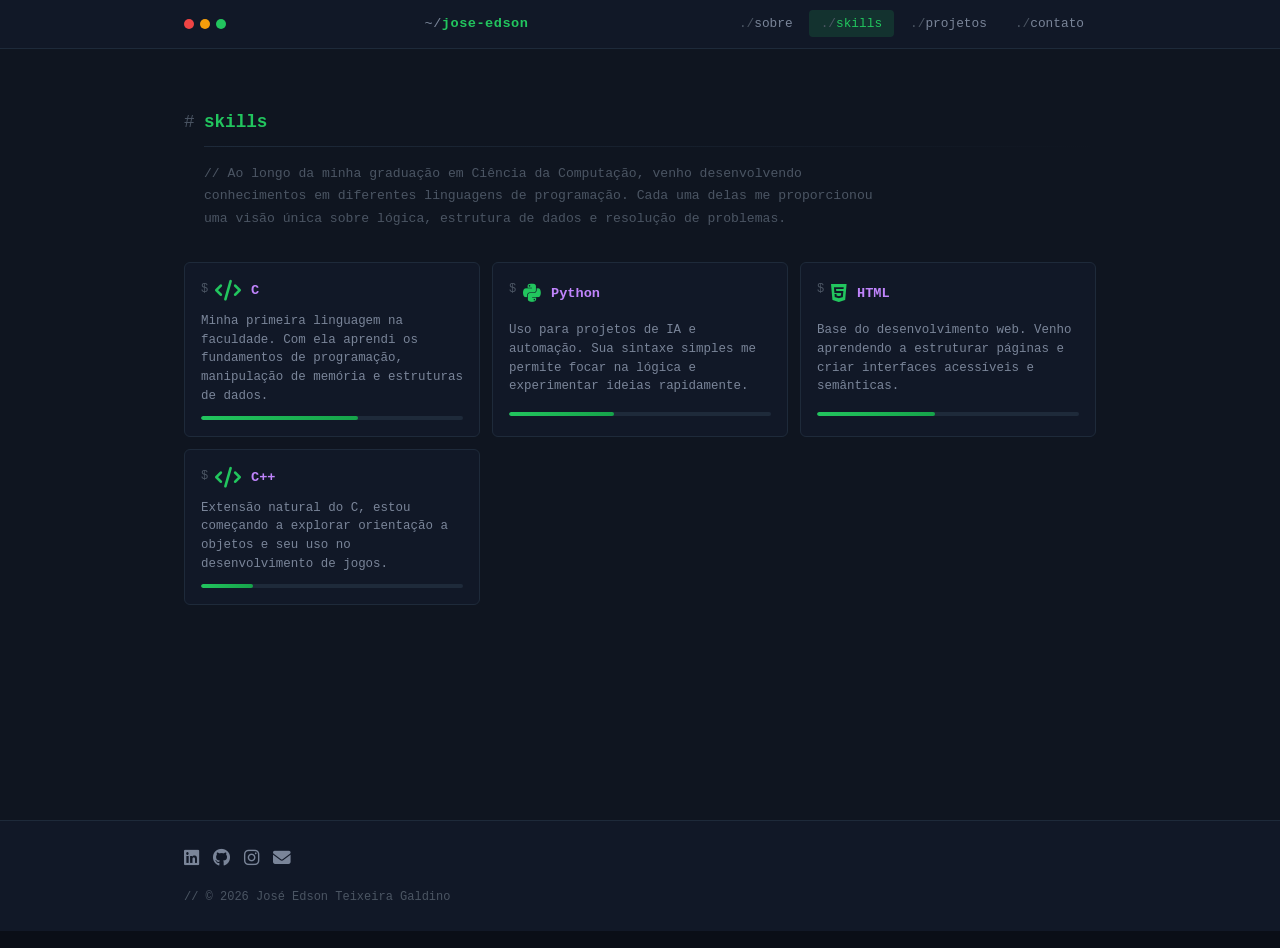
==== habilidades.html @ a2eb1f5d "Commit final do projeto" ====
<!DOCTYPE html>
<html lang="pt-BR">
<head>
    <meta charset="UTF-8">
    <meta name="viewport" content="width=device-width, initial-scale=1.0">
    <meta name="description" content="Habilidades de José Edson - Desenvolvedor em formação">
    <title>Habilidades | José Edson</title>
    <link rel="stylesheet" href="css/style.css">
    <link rel="stylesheet" href="https://cdnjs.cloudflare.com/ajax/libs/font-awesome/6.5.0/css/all.min.css">
</head>
<body>

    <!-- HEADER -->
    <header id="header">
        <div class="container header-container">
            <div class="terminal-dots">
                <span class="dot-red"></span>
                <span class="dot-yellow"></span>
                <span class="dot-green"></span>
            </div>
            <a href="index.html" class="logo-area">
                <h1 class="header-nome">jose-edson</h1>
            </a>
            <button class="menu-toggle" id="menuToggle" aria-label="Abrir menu">
                <i class="fas fa-terminal"></i>
            </button>
            <nav id="navMenu" class="nav-menu">
                <ul>
                    <li><a href="sobre.html">sobre</a></li>
                    <li><a href="habilidades.html" class="nav-ativo">skills</a></li>
                    <li><a href="projetos.html">projetos</a></li>
                    <li><a href="contato.html">contato</a></li>
                </ul>
            </nav>
        </div>
    </header>

    <!-- HABILIDADES -->
    <section class="section section-alt page-section">
        <div class="container">
            <h2 class="section-titulo typing-titulo" data-text="skills"></h2>
            <p class="section-intro fade-in">
                Ao longo da minha graduação em Ciência da Computação, venho desenvolvendo conhecimentos em diferentes linguagens de programação. Cada uma delas me proporcionou uma visão única sobre lógica, estrutura de dados e resolução de problemas.
            </p>
            <div class="habilidades-grid">
                <div class="habilidade-item fade-in">
                    <i class="fas fa-code"></i>
                    <span>C</span>
                    <p class="habilidade-desc">Minha primeira linguagem na faculdade. Com ela aprendi os fundamentos de programação, manipulação de memória e estruturas de dados.</p>
                    <div class="barra-progresso"><div class="progresso" style="width: 60%"></div></div>
                </div>
                <div class="habilidade-item fade-in">
                    <i class="fab fa-python"></i>
                    <span>Python</span>
                    <p class="habilidade-desc">Uso para projetos de IA e automação. Sua sintaxe simples me permite focar na lógica e experimentar ideias rapidamente.</p>
                    <div class="barra-progresso"><div class="progresso" style="width: 40%"></div></div>
                </div>
                <div class="habilidade-item fade-in">
                    <i class="fab fa-html5"></i>
                    <span>HTML</span>
                    <p class="habilidade-desc">Base do desenvolvimento web. Venho aprendendo a estruturar páginas e criar interfaces acessíveis e semânticas.</p>
                    <div class="barra-progresso"><div class="progresso" style="width: 45%"></div></div>
                </div>
                <div class="habilidade-item fade-in">
                    <i class="fas fa-code"></i>
                    <span>C++</span>
                    <p class="habilidade-desc">Extensão natural do C, estou começando a explorar orientação a objetos e seu uso no desenvolvimento de jogos.</p>
                    <div class="barra-progresso"><div class="progresso" style="width: 20%"></div></div>
                </div>
            </div>
        </div>
    </section>

    <!-- FOOTER -->
    <footer id="footer">
        <div class="container footer-container">
            <div class="footer-redes">
                <a href="https://www.linkedin.com/in/joseedsonteixeiragaldino" target="_blank" aria-label="LinkedIn"><i class="fab fa-linkedin"></i></a>
                <a href="https://github.com/joseedsontg" target="_blank" aria-label="GitHub"><i class="fab fa-github"></i></a>
                <a href="https://instagram.com/joseedson.tg" target="_blank" aria-label="Instagram"><i class="fab fa-instagram"></i></a>
                <a href="mailto:joseedsontg@gmail.com" aria-label="Email"><i class="fas fa-envelope"></i></a>
            </div>
            <p>&copy; <span id="anoAtual"></span> José Edson Teixeira Galdino</p>
        </div>
    </footer>

    <script src="js/script.js"></script>
</body>
</html>
---- css/style.css ----
/* ===== RESET & VARIÁVEIS ===== */
* {
    margin: 0;
    padding: 0;
    box-sizing: border-box;
}

:root {
    --cor-bg: #0a0e17;
    --cor-bg-alt: #0f1520;
    --cor-card: #111827;
    --cor-borda: #1e2a3a;
    --cor-texto: #c9d1d9;
    --cor-texto-claro: #7a8599;
    --cor-accent: #22c55e;
    --cor-accent-dim: rgba(34, 197, 94, 0.15);
    --cor-accent-hover: #16a34a;
    --cor-prompt: #6366f1;
    --cor-comentario: #4b5563;
    --cor-string: #f59e0b;
    --cor-keyword: #c084fc;
    --cor-sombra: rgba(0, 0, 0, 0.4);
    --transicao: 0.2s ease;
    --font-mono: 'Fira Code', 'JetBrains Mono', 'Cascadia Code', 'Consolas', monospace;
    --font-sans: 'Inter', -apple-system, sans-serif;
}

/* ===== TIPOGRAFIA ===== */
@import url('https://fonts.googleapis.com/css2?family=Fira+Code:wght@400;500;600;700&family=Inter:wght@400;500;600;700&display=swap');

body {
    font-family: var(--font-mono);
    background-color: var(--cor-bg);
    color: var(--cor-texto);
    line-height: 1.7;
    min-height: 100vh;
}

h1, h2, h3 {
    font-family: var(--font-mono);
    font-weight: 700;
    color: var(--cor-accent);
}

::selection {
    background-color: var(--cor-accent);
    color: var(--cor-bg);
}

/* ===== SCROLLBAR ===== */
::-webkit-scrollbar {
    width: 8px;
}

::-webkit-scrollbar-track {
    background: var(--cor-bg);
}

::-webkit-scrollbar-thumb {
    background: var(--cor-borda);
    border-radius: 4px;
}

::-webkit-scrollbar-thumb:hover {
    background: var(--cor-accent);
}

/* ===== CONTAINER ===== */
.container {
    max-width: 960px;
    margin: 0 auto;
    padding: 0 24px;
}

/* ===== HEADER - BARRA DE TERMINAL ===== */
#header {
    position: fixed;
    top: 0;
    left: 0;
    width: 100%;
    z-index: 1000;
    background-color: var(--cor-card);
    border-bottom: 1px solid var(--cor-borda);
}

.header-container {
    display: flex;
    align-items: center;
    justify-content: space-between;
    height: 48px;
}

.logo-area {
    display: flex;
    align-items: center;
    gap: 10px;
    text-decoration: none;
}

.header-foto {
    display: none;
}

.header-nome {
    font-size: 0.85rem;
    color: var(--cor-accent);
    font-weight: 600;
    letter-spacing: 0.5px;
}

.header-nome::before {
    content: '~/';
    color: var(--cor-texto-claro);
    font-weight: 400;
}

/* Terminal dots */
.terminal-dots {
    display: flex;
    gap: 6px;
    align-items: center;
}

.terminal-dots span {
    width: 10px;
    height: 10px;
    border-radius: 50%;
    display: inline-block;
}

.dot-red { background-color: #ef4444; }
.dot-yellow { background-color: #f59e0b; }
.dot-green { background-color: #22c55e; }

/* ===== NAVEGAÇÃO ===== */
.nav-menu ul {
    display: flex;
    list-style: none;
    gap: 4px;
}

.nav-menu ul li a {
    text-decoration: none;
    color: var(--cor-texto-claro);
    font-weight: 500;
    font-size: 0.8rem;
    padding: 6px 12px;
    border-radius: 4px;
    transition: background-color var(--transicao), color var(--transicao);
    font-family: var(--font-mono);
}

.nav-menu ul li a::before {
    content: './';
    color: var(--cor-comentario);
}

.nav-menu ul li a:hover,
.nav-menu ul li a.nav-ativo {
    background-color: var(--cor-accent-dim);
    color: var(--cor-accent);
}

.page-section {
    margin-top: 48px;
    min-height: calc(100vh - 48px - 80px);
}

.menu-toggle {
    display: none;
    background: none;
    border: none;
    font-size: 1.1rem;
    color: var(--cor-accent);
    cursor: pointer;
    font-family: var(--font-mono);
}

.theme-toggle {
    display: none;
}

/* ===== HERO - TERMINAL PROMPT ===== */
.hero {
    margin-top: 48px;
    padding: 80px 0 60px;
    background-color: var(--cor-bg);
    position: relative;
}

.hero::before {
    content: '';
    position: absolute;
    top: 0;
    left: 0;
    right: 0;
    bottom: 0;
    background: 
        radial-gradient(ellipse at 20% 50%, rgba(34, 197, 94, 0.04) 0%, transparent 50%),
        radial-gradient(ellipse at 80% 20%, rgba(99, 102, 241, 0.03) 0%, transparent 50%);
    pointer-events: none;
}

.hero-content {
    text-align: left;
    position: relative;
}

.hero-foto {
    width: 80px;
    height: 80px;
    border-radius: 8px;
    object-fit: cover;
    border: 2px solid var(--cor-borda);
    margin-bottom: 24px;
    filter: grayscale(30%);
    transition: filter 0.3s ease;
}

.hero-foto:hover {
    filter: grayscale(0%);
}

.hero-content h2 {
    font-size: 1.5rem;
    margin-bottom: 12px;
    color: var(--cor-texto);
    line-height: 1.3;
    font-weight: 400;
}

.hero-content h2 .destaque {
    color: var(--cor-accent);
    font-weight: 700;
}

.hero-content p {
    color: var(--cor-texto-claro);
    font-size: 0.85rem;
}

/* Typing cursor */
.cursor-blink {
    display: inline-block;
    width: 8px;
    height: 1.1em;
    background-color: var(--cor-accent);
    margin-left: 4px;
    vertical-align: text-bottom;
    animation: blink 1s step-end infinite;
}

@keyframes blink {
    0%, 100% { opacity: 1; }
    50% { opacity: 0; }
}

/* Terminal prompt line */
.terminal-line {
    font-size: 0.85rem;
    margin-bottom: 8px;
    color: var(--cor-texto);
    line-height: 1.8;
}

.terminal-line .prompt {
    color: var(--cor-accent);
    font-weight: 600;
}

.terminal-line .command {
    color: var(--cor-keyword);
}

.terminal-line .flag {
    color: var(--cor-string);
}

.terminal-line .output {
    color: var(--cor-texto-claro);
    padding-left: 16px;
    display: block;
}

.terminal-line .comment {
    color: var(--cor-comentario);
    font-style: italic;
}

/* ===== SEÇÕES ===== */
.section {
    padding: 60px 0;
}

.section-alt {
    background-color: var(--cor-bg-alt);
}

.section-titulo {
    font-size: 1.1rem;
    margin-bottom: 32px;
    text-align: left;
    color: var(--cor-accent);
    position: relative;
    padding-left: 20px;
}

.section-titulo::before {
    content: '#';
    position: absolute;
    left: 0;
    color: var(--cor-comentario);
    font-weight: 400;
}

.section-titulo::after {
    content: '';
    display: block;
    width: 100%;
    height: 1px;
    background: linear-gradient(to right, var(--cor-borda), transparent);
    margin-top: 8px;
}

/* ===== INTRO DE SEÇÃO ===== */
.section-intro {
    text-align: left;
    color: var(--cor-comentario);
    max-width: 700px;
    margin: -16px 0 32px;
    font-size: 0.82rem;
    line-height: 1.7;
    padding-left: 20px;
}

.section-intro::before {
    content: '// ';
    color: var(--cor-comentario);
}

/* ===== SOBRE ===== */
.sobre-conteudo p {
    margin-bottom: 16px;
    color: var(--cor-texto);
    line-height: 1.8;
    font-size: 0.85rem;
    padding-left: 20px;
    border-left: 2px solid var(--cor-borda);
}

.texto-oculto {
    display: none;
}

.texto-oculto.visivel {
    display: block;
}

.btn {
    display: inline-block;
    padding: 8px 20px;
    border: 1px solid var(--cor-accent);
    border-radius: 4px;
    font-family: var(--font-mono);
    font-weight: 500;
    font-size: 0.8rem;
    cursor: pointer;
    transition: all var(--transicao);
    background-color: transparent;
    color: var(--cor-accent);
}

.btn:hover {
    background-color: var(--cor-accent-dim);
}

.btn:active {
    transform: scale(0.97);
}

.btn-mostrar {
    margin-top: 8px;
    margin-left: 20px;
}

.sobre-info {
    display: grid;
    grid-template-columns: 1fr 1fr;
    gap: 16px;
    margin-top: 32px;
}

.info-card {
    background-color: var(--cor-card);
    border: 1px solid var(--cor-borda);
    border-radius: 6px;
    padding: 20px;
    transition: border-color var(--transicao);
}

.info-card:hover {
    border-color: var(--cor-accent);
}

.info-card i {
    font-size: 1.2rem;
    color: var(--cor-accent);
    margin-bottom: 10px;
}

.info-card h3 {
    font-size: 0.82rem;
    margin-bottom: 6px;
    color: var(--cor-string);
    font-weight: 500;
}

.info-card p {
    font-size: 0.8rem;
    color: var(--cor-texto-claro);
    line-height: 1.5;
}

/* ===== HABILIDADES ===== */
.habilidade-desc {
    width: 100%;
    font-size: 0.78rem;
    color: var(--cor-texto-claro);
    line-height: 1.5;
    margin: 0;
}

.habilidades-grid {
    display: grid;
    grid-template-columns: repeat(auto-fill, minmax(280px, 1fr));
    gap: 12px;
}

.habilidade-item {
    background-color: var(--cor-card);
    border: 1px solid var(--cor-borda);
    border-radius: 6px;
    padding: 16px;
    display: flex;
    flex-wrap: wrap;
    align-items: center;
    gap: 10px;
    transition: border-color var(--transicao);
    position: relative;
}

.habilidade-item:hover {
    border-color: var(--cor-accent);
}

.habilidade-item::before {
    content: '$';
    position: absolute;
    top: 16px;
    left: 16px;
    color: var(--cor-comentario);
    font-size: 0.75rem;
    font-weight: 400;
}

.habilidade-item i {
    font-size: 1.3rem;
    color: var(--cor-accent);
    margin-left: 14px;
}

.habilidade-item span {
    font-weight: 600;
    font-family: var(--font-mono);
    font-size: 0.85rem;
    color: var(--cor-keyword);
}

.barra-progresso {
    width: 100%;
    height: 4px;
    background-color: var(--cor-borda);
    border-radius: 2px;
    overflow: hidden;
}

.progresso {
    height: 100%;
    background: linear-gradient(90deg, var(--cor-accent), var(--cor-accent-hover));
    border-radius: 2px;
    transition: width 0.8s ease;
}

/* ===== PROJETOS ===== */
.projetos-grid {
    display: grid;
    grid-template-columns: repeat(auto-fill, minmax(340px, 1fr));
    gap: 16px;
}

.projeto-card {
    background-color: var(--cor-card);
    border: 1px solid var(--cor-borda);
    border-radius: 6px;
    overflow: hidden;
    transition: border-color var(--transicao);
}

.projeto-card:hover {
    border-color: var(--cor-accent);
}

.projeto-card img {
    width: 100%;
    height: 180px;
    object-fit: cover;
    filter: grayscale(20%) brightness(0.9);
    transition: filter 0.3s ease;
}

.projeto-card:hover img {
    filter: grayscale(0%) brightness(1);
}

.projeto-info {
    padding: 20px;
}

.projeto-info h3 {
    font-size: 0.9rem;
    margin-bottom: 8px;
    color: var(--cor-string);
    font-weight: 600;
}

.projeto-info h3::before {
    content: '> ';
    color: var(--cor-accent);
}

.projeto-info p {
    color: var(--cor-texto-claro);
    font-size: 0.8rem;
    margin-bottom: 14px;
    line-height: 1.6;
}

.projeto-tags {
    display: flex;
    gap: 6px;
    flex-wrap: wrap;
}

.projeto-tags span {
    background-color: var(--cor-accent-dim);
    color: var(--cor-accent);
    font-size: 0.7rem;
    font-weight: 500;
    padding: 3px 8px;
    border-radius: 3px;
    font-family: var(--font-mono);
}

/* ===== CONTATO ===== */
.form-contato {
    max-width: 560px;
    margin: 0;
}

.form-grupo {
    margin-bottom: 16px;
}

.form-grupo label {
    display: block;
    font-weight: 500;
    font-family: var(--font-mono);
    font-size: 0.8rem;
    margin-bottom: 6px;
    color: var(--cor-keyword);
}

.form-grupo label::before {
    content: '> ';
    color: var(--cor-accent);
}

.form-grupo input,
.form-grupo textarea {
    width: 100%;
    padding: 10px 14px;
    border: 1px solid var(--cor-borda);
    border-radius: 4px;
    font-family: var(--font-mono);
    font-size: 0.82rem;
    background-color: var(--cor-bg);
    color: var(--cor-texto);
    transition: border-color var(--transicao);
}

.form-grupo input:focus,
.form-grupo textarea:focus {
    outline: none;
    border-color: var(--cor-accent);
    box-shadow: 0 0 0 2px var(--cor-accent-dim);
}

.form-grupo input.erro,
.form-grupo textarea.erro {
    border-color: #ef4444;
}

.erro-msg {
    display: block;
    color: #ef4444;
    font-size: 0.75rem;
    margin-top: 4px;
    min-height: 16px;
}

.btn-enviar {
    background-color: var(--cor-accent);
    color: var(--cor-bg);
    border: none;
    width: 100%;
    padding: 12px;
    font-size: 0.85rem;
    font-weight: 600;
}

.btn-enviar:hover {
    background-color: var(--cor-accent-hover);
}

.form-sucesso {
    text-align: left;
    margin-top: 16px;
    color: var(--cor-accent);
    font-weight: 500;
    font-size: 0.85rem;
}

.form-sucesso i {
    font-size: 1.2rem;
    margin-bottom: 6px;
}

.oculto {
    display: none;
}

/* ===== FOOTER ===== */
#footer {
    background-color: var(--cor-card);
    padding: 24px 0;
    border-top: 1px solid var(--cor-borda);
}

.footer-container {
    text-align: left;
}

.footer-container p {
    color: var(--cor-comentario);
    font-size: 0.75rem;
    margin-top: 12px;
}

.footer-container p::before {
    content: '// ';
}

.footer-redes {
    display: flex;
    gap: 14px;
}

.footer-redes a {
    color: var(--cor-texto-claro);
    font-size: 1.1rem;
    transition: color var(--transicao);
}

.footer-redes a:hover {
    color: var(--cor-accent);
}

/* ===== ANIMAÇÃO DE ENTRADA ===== */
.fade-in {
    opacity: 0;
    transform: translateY(12px);
    transition: opacity 0.5s ease, transform 0.5s ease;
}

.fade-in.visivel-anim {
    opacity: 1;
    transform: translateY(0);
}

/* Páginas sem typing-titulo: fade normal */
body:not(:has(.typing-titulo)) .fade-in {
    animation: fadeInUp 0.6s ease forwards;
}

@keyframes fadeInUp {
    to {
        opacity: 1;
        transform: translateY(0);
    }
}

body:not(:has(.typing-titulo)) .fade-in:nth-child(1) { animation-delay: 0.1s; }
body:not(:has(.typing-titulo)) .fade-in:nth-child(2) { animation-delay: 0.2s; }
body:not(:has(.typing-titulo)) .fade-in:nth-child(3) { animation-delay: 0.3s; }
body:not(:has(.typing-titulo)) .fade-in:nth-child(4) { animation-delay: 0.4s; }

/* Typing line visibility */
.typing-line {
    min-height: 1.5em;
}

.typing-titulo {
    min-height: 1.3em;
}

/* ===== RESPONSIVIDADE ===== */
@media (max-width: 768px) {
    .nav-menu {
        display: none;
        position: absolute;
        top: 48px;
        left: 0;
        width: 100%;
        background-color: var(--cor-card);
        border-bottom: 1px solid var(--cor-borda);
        padding: 12px 24px;
    }

    .nav-menu.ativo {
        display: block;
    }

    .nav-menu ul {
        flex-direction: column;
        gap: 2px;
    }

    .nav-menu ul li a {
        display: block;
        padding: 10px 12px;
    }

    .menu-toggle {
        display: block;
    }

    .terminal-dots {
        display: none;
    }

    .hero-content h2 {
        font-size: 1.2rem;
    }

    .sobre-info {
        grid-template-columns: 1fr;
    }

    .projetos-grid {
        grid-template-columns: 1fr;
    }

    .habilidades-grid {
        grid-template-columns: 1fr;
    }
}

@media (max-width: 480px) {
    .header-nome {
        font-size: 0.8rem;
    }

    .hero {
        padding: 50px 0 40px;
    }

    .hero-foto {
        width: 60px;
        height: 60px;
    }

    .hero-content h2 {
        font-size: 1rem;
    }

    .section {
        padding: 40px 0;
    }

    .section-titulo {
        font-size: 0.95rem;
    }
}
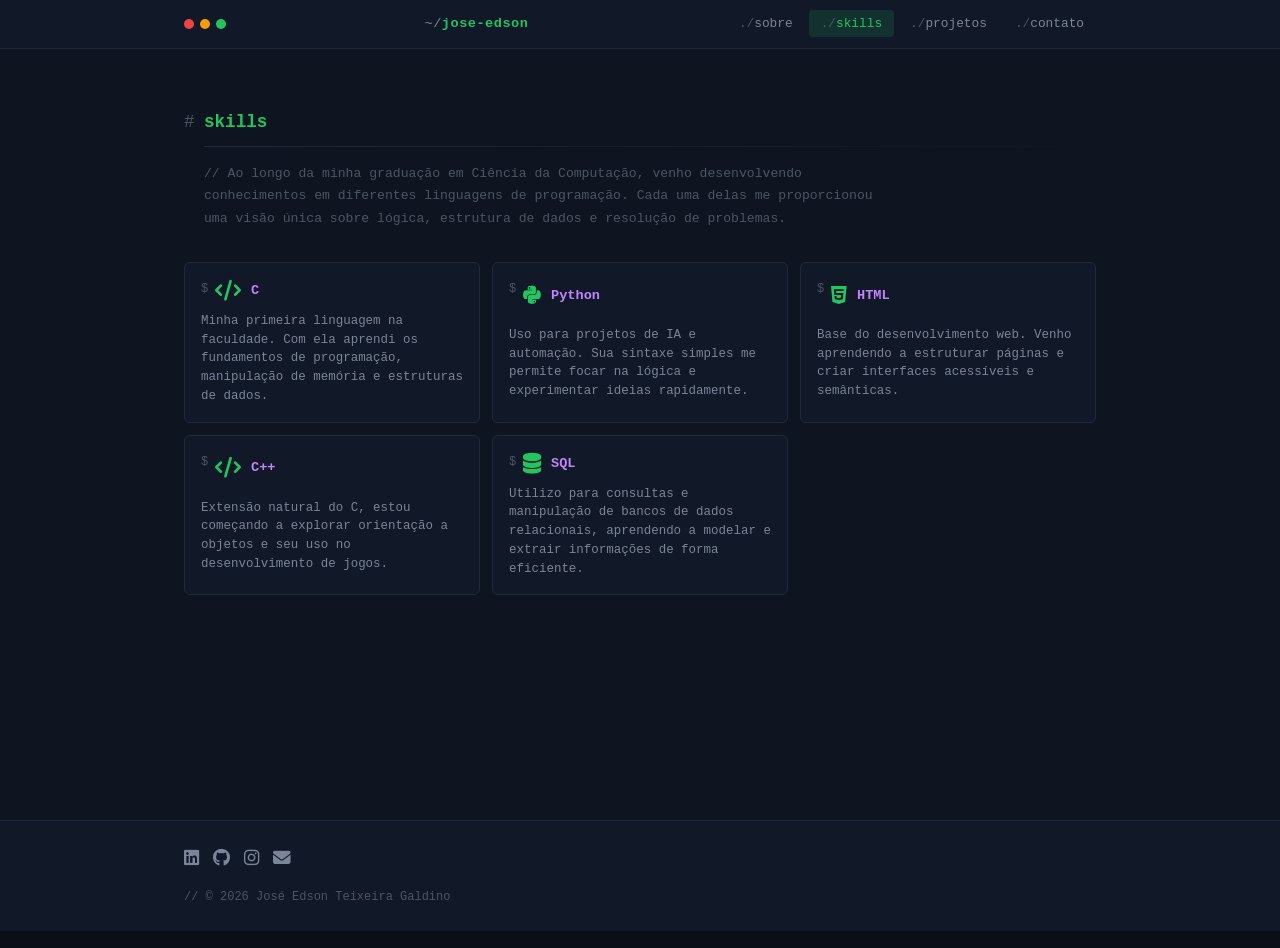
==== commit 4f181974: "Adição de SQL às linguagens de Skills" ====
--- a/habilidades.html
+++ b/habilidades.html
@@ -47,25 +47,26 @@
                     <i class="fas fa-code"></i>
                     <span>C</span>
                     <p class="habilidade-desc">Minha primeira linguagem na faculdade. Com ela aprendi os fundamentos de programação, manipulação de memória e estruturas de dados.</p>
-                    <div class="barra-progresso"><div class="progresso" style="width: 60%"></div></div>
                 </div>
                 <div class="habilidade-item fade-in">
                     <i class="fab fa-python"></i>
                     <span>Python</span>
                     <p class="habilidade-desc">Uso para projetos de IA e automação. Sua sintaxe simples me permite focar na lógica e experimentar ideias rapidamente.</p>
-                    <div class="barra-progresso"><div class="progresso" style="width: 40%"></div></div>
                 </div>
                 <div class="habilidade-item fade-in">
                     <i class="fab fa-html5"></i>
                     <span>HTML</span>
                     <p class="habilidade-desc">Base do desenvolvimento web. Venho aprendendo a estruturar páginas e criar interfaces acessíveis e semânticas.</p>
-                    <div class="barra-progresso"><div class="progresso" style="width: 45%"></div></div>
                 </div>
                 <div class="habilidade-item fade-in">
                     <i class="fas fa-code"></i>
                     <span>C++</span>
                     <p class="habilidade-desc">Extensão natural do C, estou começando a explorar orientação a objetos e seu uso no desenvolvimento de jogos.</p>
-                    <div class="barra-progresso"><div class="progresso" style="width: 20%"></div></div>
+                </div>
+                <div class="habilidade-item fade-in">
+                    <i class="fas fa-database"></i>
+                    <span>SQL</span>
+                    <p class="habilidade-desc">Utilizo para consultas e manipulação de bancos de dados relacionais, aprendendo a modelar e extrair informações de forma eficiente.</p>
                 </div>
             </div>
         </div>
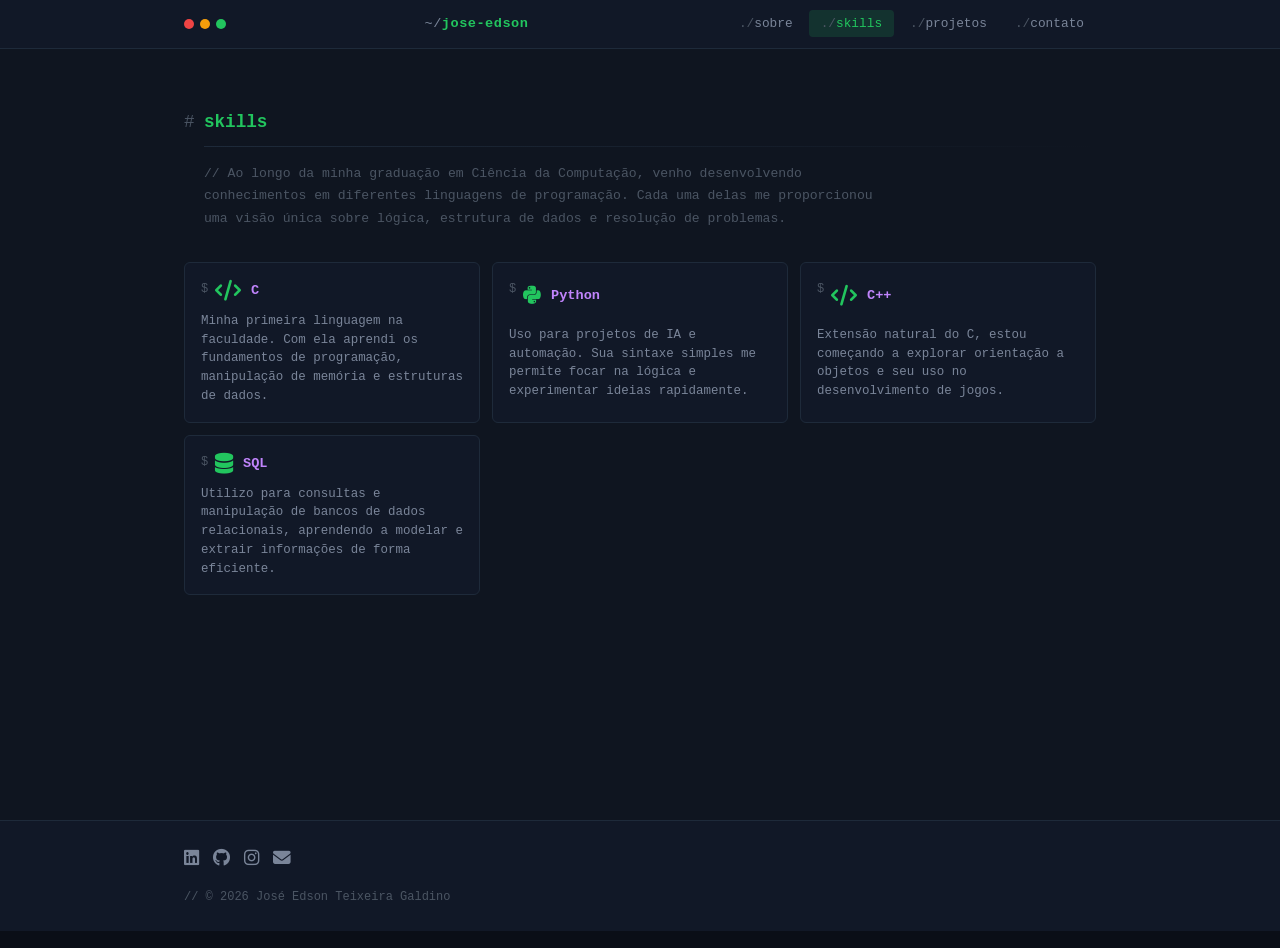
==== commit 9fd9dfff: "Atualização do Portifólio" ====
--- a/habilidades.html
+++ b/habilidades.html
@@ -54,11 +54,6 @@
                     <p class="habilidade-desc">Uso para projetos de IA e automação. Sua sintaxe simples me permite focar na lógica e experimentar ideias rapidamente.</p>
                 </div>
                 <div class="habilidade-item fade-in">
-                    <i class="fab fa-html5"></i>
-                    <span>HTML</span>
-                    <p class="habilidade-desc">Base do desenvolvimento web. Venho aprendendo a estruturar páginas e criar interfaces acessíveis e semânticas.</p>
-                </div>
-                <div class="habilidade-item fade-in">
                     <i class="fas fa-code"></i>
                     <span>C++</span>
                     <p class="habilidade-desc">Extensão natural do C, estou começando a explorar orientação a objetos e seu uso no desenvolvimento de jogos.</p>
@@ -87,4 +82,4 @@
 
     <script src="js/script.js"></script>
 </body>
-</html>
+</html>
